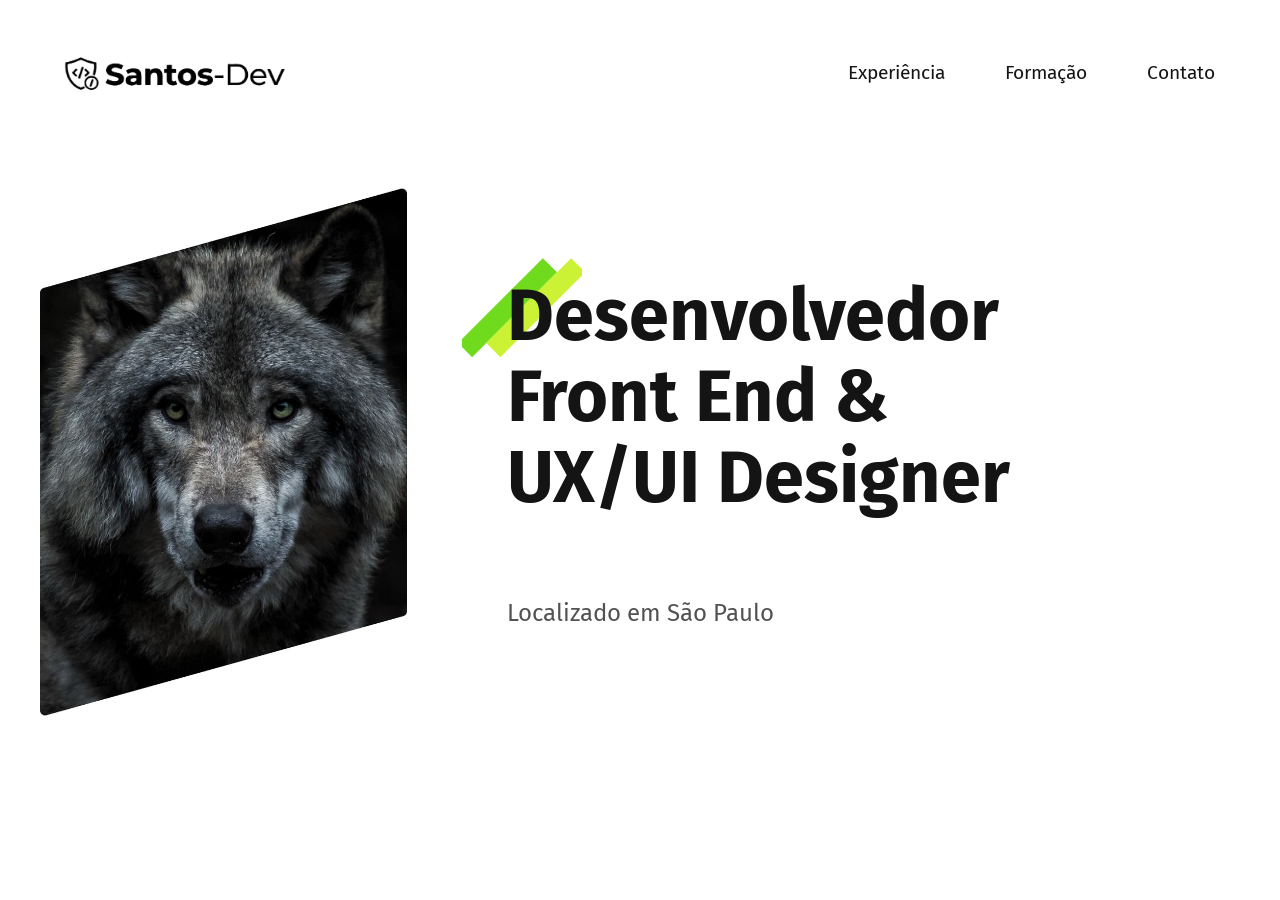
==== projetoportifolio/index.html @ 17b6284b "." ====
<!DOCTYPE html>
<html lang="pt-br">
<head>
  <meta charset="UTF-8">
  <meta name="viewport" content="width=device-width, initial-scale=1.0">
  <link rel="stylesheet" href="CSS/style.css">
  <title>Santos - Dev and Design</title>
</head>
<body>
  <header class="header">
    <img src="img/Sanytos-removebg-preview.png" alt="Logo">
    <nav>
      <ul class="header-menu">
        <li><a href="#experiencia">Experiência</a></li>
        <li><a href="#formacao">Formação</a></li>
        <li><a href="#contato">Contato</a></li>
      </ul>
    </nav>
  </header>
  <main class="introducao">
    <img src="img/perfil.jpg" alt="Lobo Cinza
    ">
    <div>
      <h1>Desenvolvedor <br> Front End & <br> UX/UI Designer</h1>
      <p>Localizado em São Paulo</p>
    </div>

  </main>
</body>
</html>
---- projetoportifolio/CSS/style.css ----
@charset "UTF-8";

/* Imports  */
@import "global.css";
@import "header.css";
@import "introducao.css";
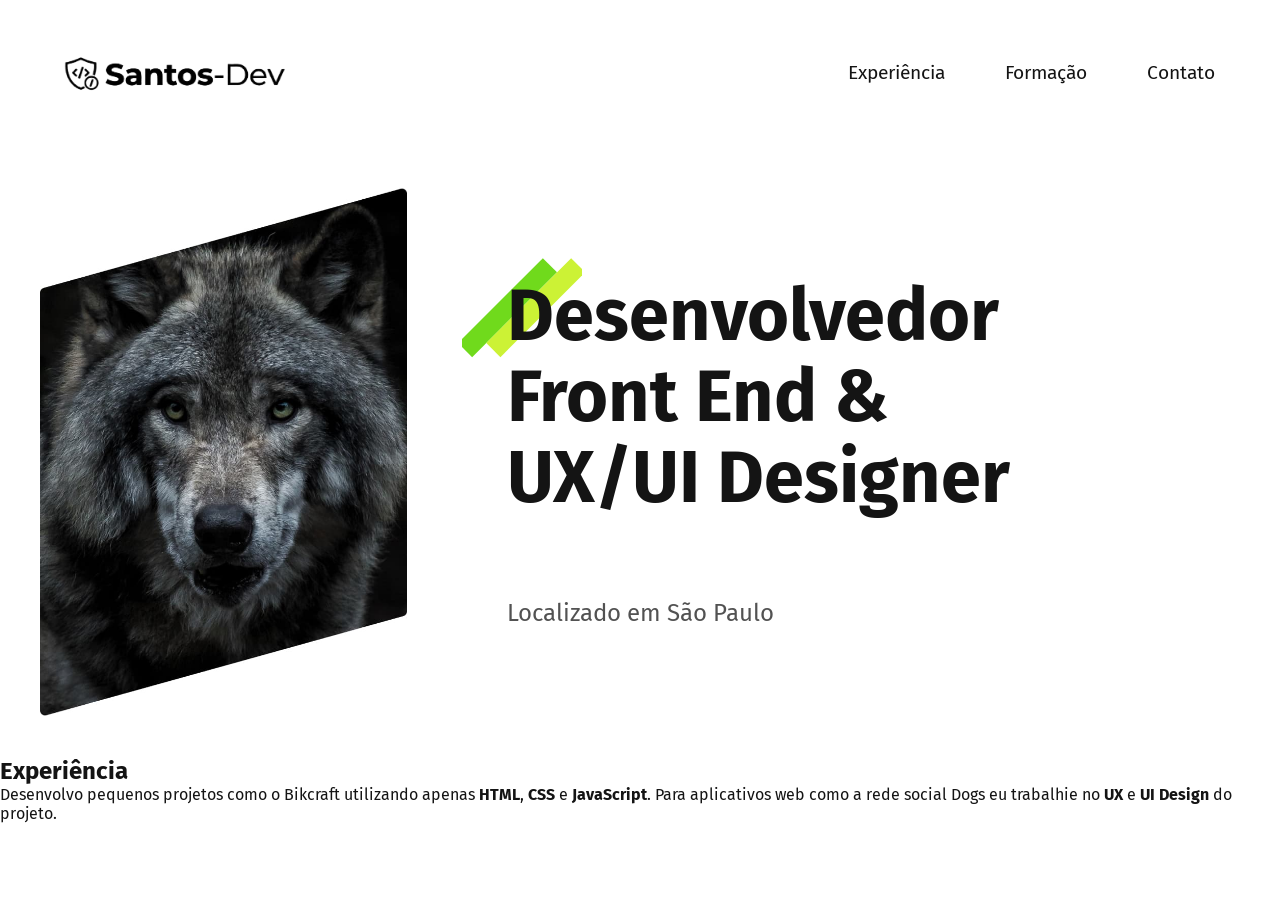
==== commit 9020e7ee: "." ====
--- a/projetoportifolio/index.html
+++ b/projetoportifolio/index.html
@@ -26,5 +26,15 @@
     </div>
 
   </main>
+
+  <section class="experiencia" id="experiencia" aria-label="Experiência">
+    <h2>Experiência</h2>
+    <div>
+      <p>
+        Desenvolvo pequenos projetos como o Bikcraft utilizando apenas <strong>HTML</strong>,<strong> CSS</strong> e <strong>JavaScript</strong>. Para aplicativos web como a rede social Dogs eu trabalhie no<strong> UX</strong> e <strong>UI Design</strong> do projeto.
+      </p>
+    </div>
+
+  </section>
 </body>
 </html>
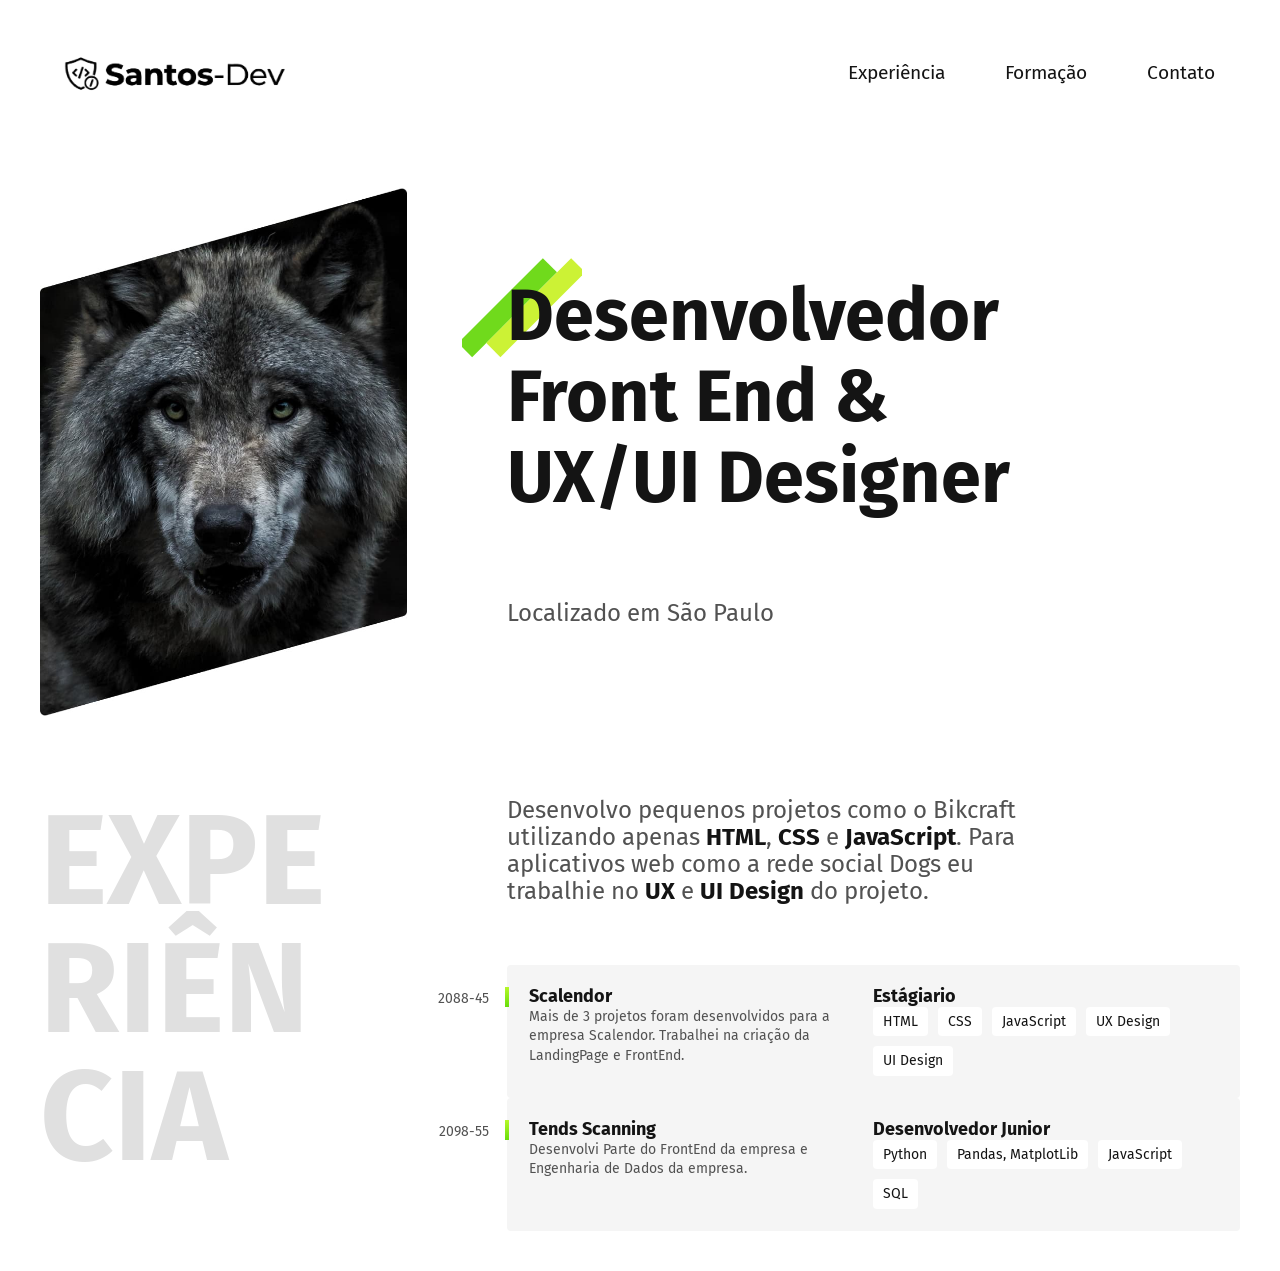
==== commit 438d844c: "experiencia feita HTML feito e estilizado, falta deixar responsivo" ====
--- a/projetoportifolio/index.html
+++ b/projetoportifolio/index.html
@@ -28,11 +28,41 @@
   </main>
 
   <section class="experiencia" id="experiencia" aria-label="Experiência">
-    <h2>Experiência</h2>
+    <h2 class="subtitulo">Experiência</h2>
     <div>
-      <p>
+      <p class="experiencia-texto">
         Desenvolvo pequenos projetos como o Bikcraft utilizando apenas <strong>HTML</strong>,<strong> CSS</strong> e <strong>JavaScript</strong>. Para aplicativos web como a rede social Dogs eu trabalhie no<strong> UX</strong> e <strong>UI Design</strong> do projeto.
       </p>
+      <div class="empresa">
+        <span class="empresa-ano">2088-45</span>
+        <h3 class="empresa-titulo">Scalendor</h3>
+        <span class="empresa-titulo">Estágiario</span>
+        <p class="empresa-texto">
+          Mais de 3 projetos foram desenvolvidos para a empresa Scalendor. Trabalhei na criação da LandingPage e FrontEnd.
+        </p>
+        <ul class="empresa-habilidades">
+          <li>HTML</li>
+          <li>CSS</li>
+          <li>JavaScript</li>
+          <li>UX Design</li>
+          <li>UI Design</li>
+        </ul>
+      </div>
+
+      <div class="empresa">
+        <span class="empresa-ano">2098-55</span>
+        <h3 class="empresa-titulo">Tends Scanning</h3>
+        <span class="empresa-titulo">Desenvolvedor Junior</span>
+        <p class="empresa-texto">
+          Desenvolvi Parte do FrontEnd da empresa e Engenharia de Dados da empresa.
+        </p>
+        <ul class="empresa-habilidades">
+          <li>Python</li>
+          <li>Pandas, MatplotLib</li>
+          <li>JavaScript</li>
+          <li>SQL</li>
+        </ul>
+      </div>
     </div>
 
   </section>
--- a/projetoportifolio/CSS/style.css
+++ b/projetoportifolio/CSS/style.css
@@ -4,3 +4,4 @@
 @import "global.css";
 @import "header.css";
 @import "introducao.css";
+@import "experiencia.css";
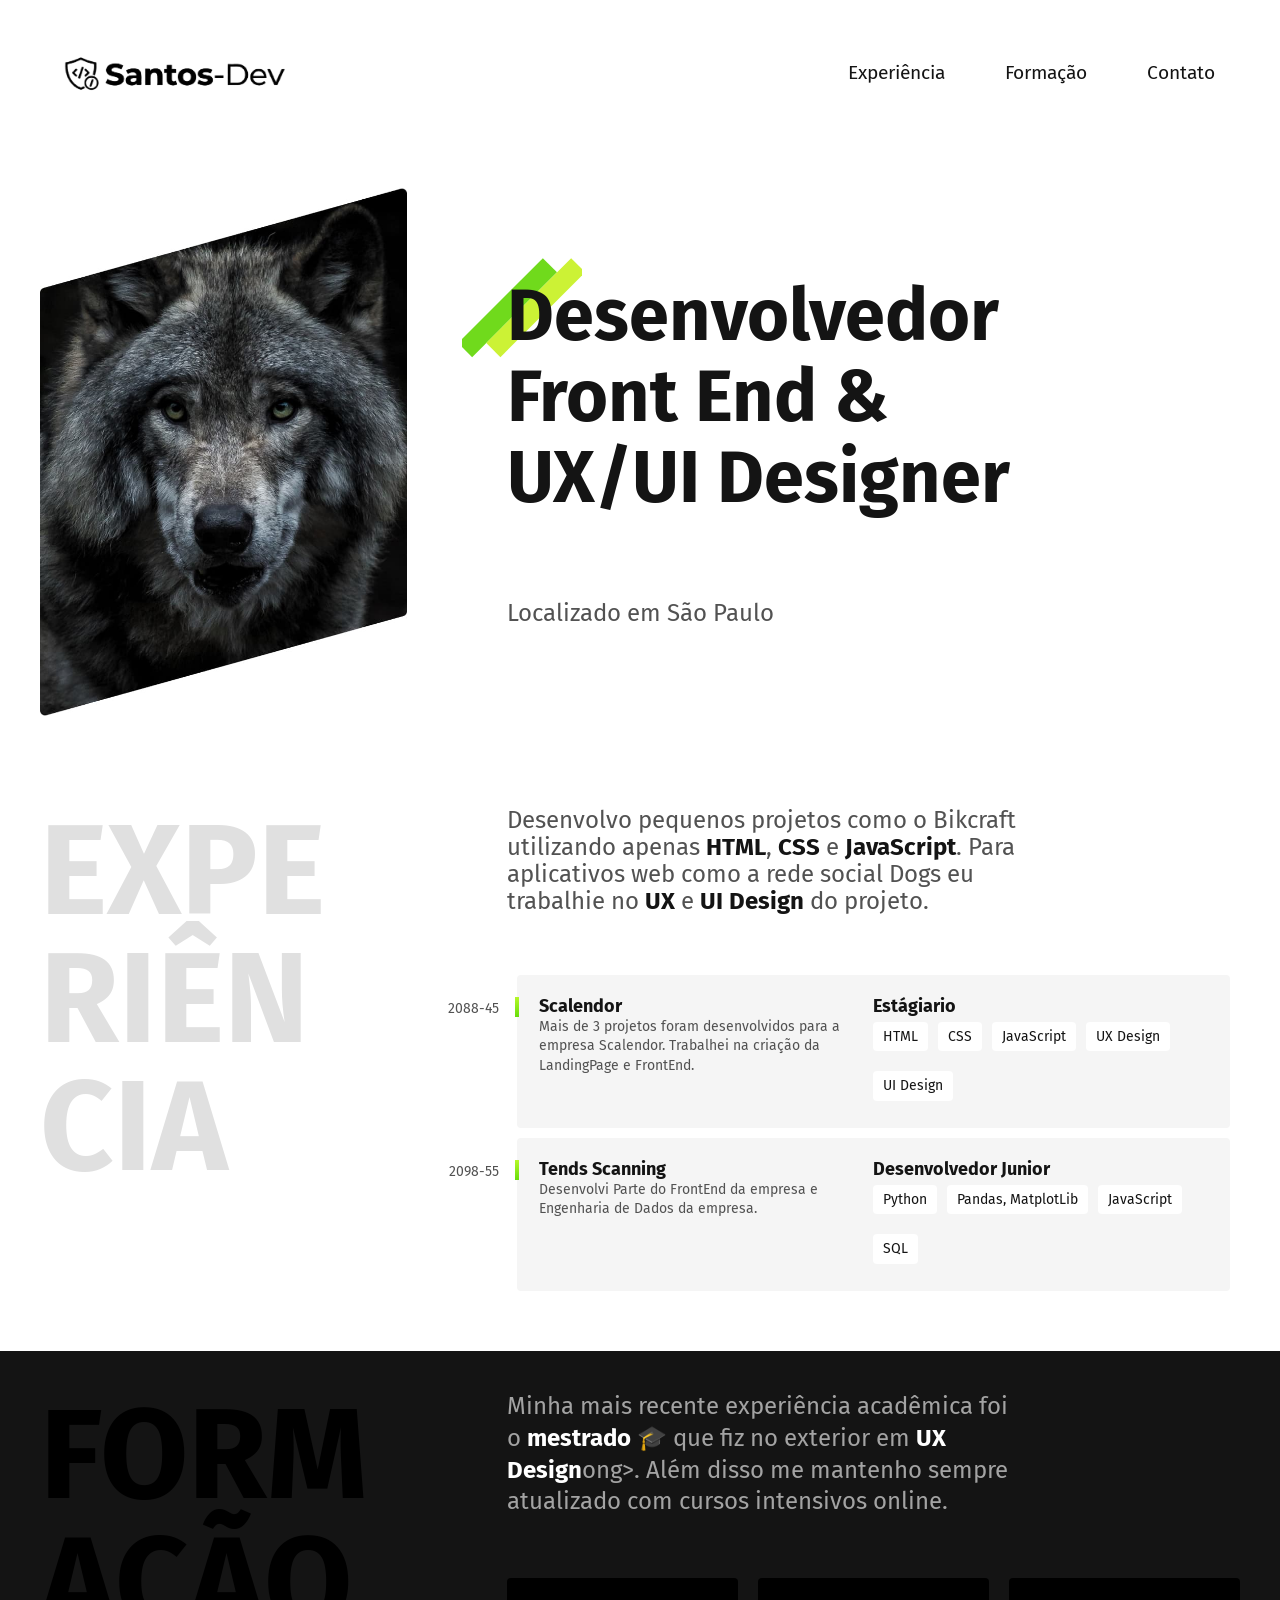
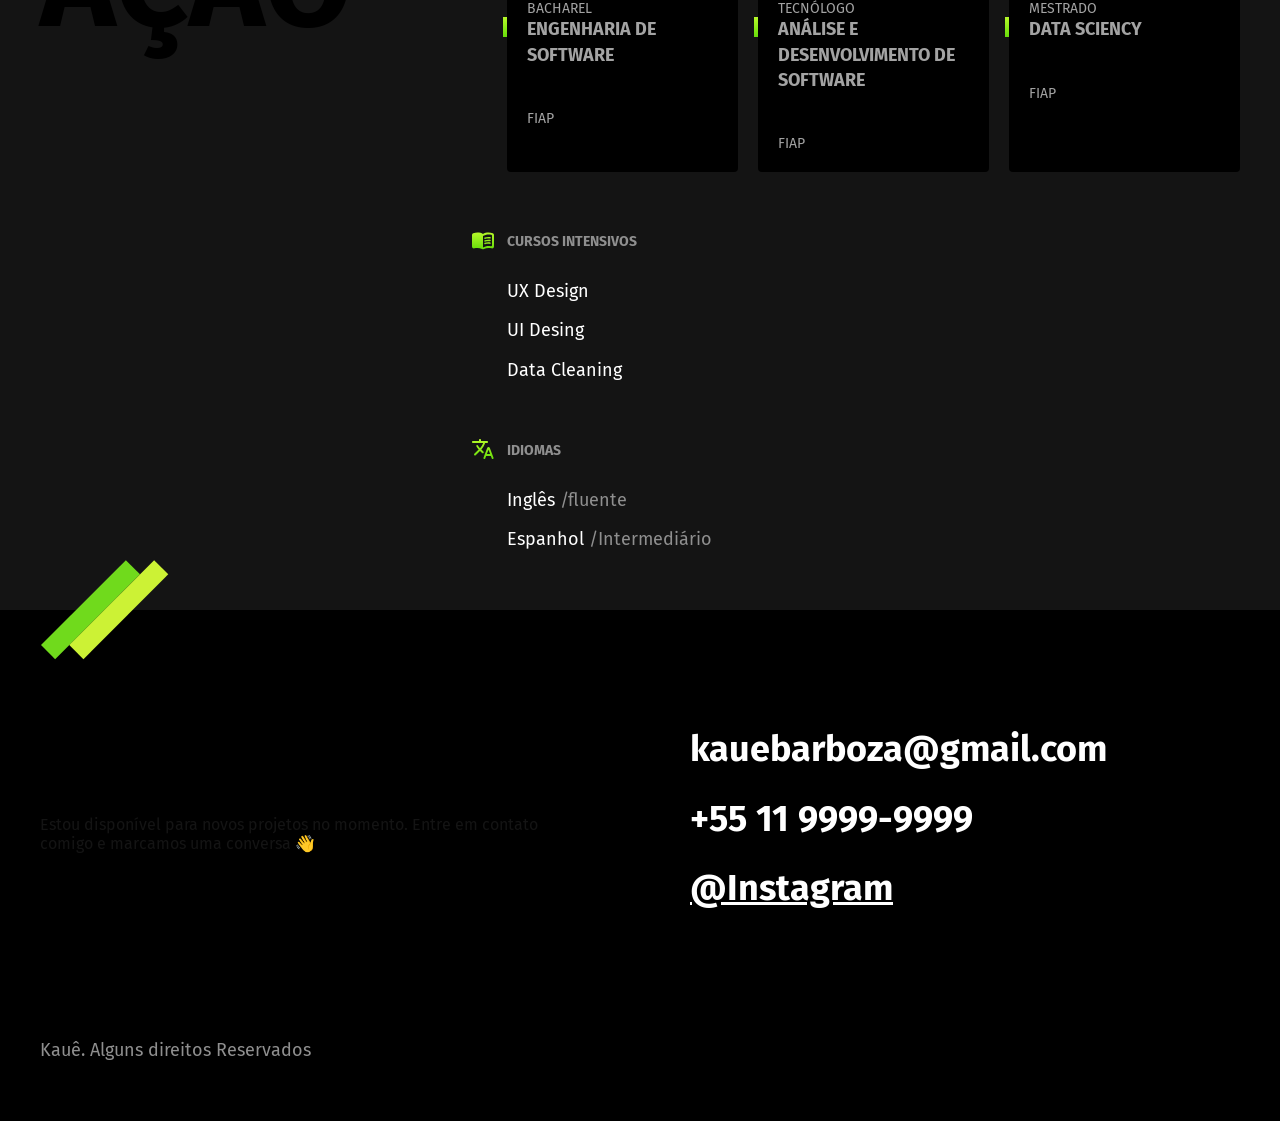
==== commit f71289e4: "Finalizado" ====
--- a/projetoportifolio/index.html
+++ b/projetoportifolio/index.html
@@ -3,6 +3,7 @@
 <head>
   <meta charset="UTF-8">
   <meta name="viewport" content="width=device-width, initial-scale=1.0">
+  <meta name="description" content="Desenvolvedor Front End & UX/UI Designer Localizado em São Paulo">
   <link rel="stylesheet" href="CSS/style.css">
   <title>Santos - Dev and Design</title>
 </head>
@@ -66,5 +67,68 @@
     </div>
 
   </section>
+  <section class="formacao" id="formacao" aria-label="formação">
+    <div class="formacao-container">
+      <h2 class="subtitulo">Formação</h2>
+      <div>
+        <p
+         class="formacao-texto">Minha mais recente experiência acadêmica foi o <strong>mestrado</strong> 🎓 que fiz no exterior em <strong>UX Design</strong>ong>. Além disso me mantenho sempre atualizado com cursos intensivos online.
+        </p>
+        <ul class="faculdade-lista">
+          <li class="faculdade">
+            <span class="faculdade-tipo">Bacharel<span>
+            <h3 class="faculdade-curso">Engenharia de Software</h3>
+            <span class="faculdade-instituicao">FIAP<span>
+          </li>
+          <li class="faculdade">
+            <span class="faculdade-tipo">Tecnólogo<span>
+            <h3 class="faculdade-curso">Análise e Desenvolvimento de Software</h3>
+            <span class="faculdade-instituicao">FIAP<span>
+          </li>
+          <li class="faculdade">
+            <span class="faculdade-tipo">Mestrado<span>
+            <h3 class="faculdade-curso">Data Sciency</h3>
+            <span class="faculdade-instituicao">FIAP<span>
+          </li>
+        </ul>
+
+        <div class="formacao-extra">
+          <div class="cursos">
+            <h3>Cursos Intensivos</h3>
+            <ul>
+              <li>UX Design</li>
+              <li>UI Desing</li>
+              <li>Data Cleaning</li>
+            </ul>
+          </div>
+
+          <div class="idiomas">
+            <h3>Idiomas</h3>
+            <ul>
+              <li>Inglês <span>/fluente</span></li>
+              <li>Espanhol <span>/Intermediário</span></li>
+            </ul>
+          </div>
+        </div>
+      </div>
+    </div>
+
+  </section>
+
+  <footer class="
+  footer" id="contato">
+  <div class="footer-container">
+    <p class="footer-texto">
+      Estou disponível para novos projetos no momento. Entre em contato comigo e marcamos uma conversa 👋
+    </p>
+    <ul class="footer-contato">
+      <li>kauebarboza@gmail.com</li>
+      <li>+55 11 9999-9999</li>
+      <li><a href="#">@Instagram</a></li>
+    </ul>
+    <p class="footer-copy">Kauê. Alguns direitos Reservados</p>
+  </div>
+
+  </footer>
 </body>
 </html>
--- a/projetoportifolio/CSS/style.css
+++ b/projetoportifolio/CSS/style.css
@@ -4,4 +4,6 @@
 @import "global.css";
 @import "header.css";
 @import "introducao.css";
-@import "experiencia.css";+@import "experiencia.css";
+@import "formacao.css";
+@import "footer.css";
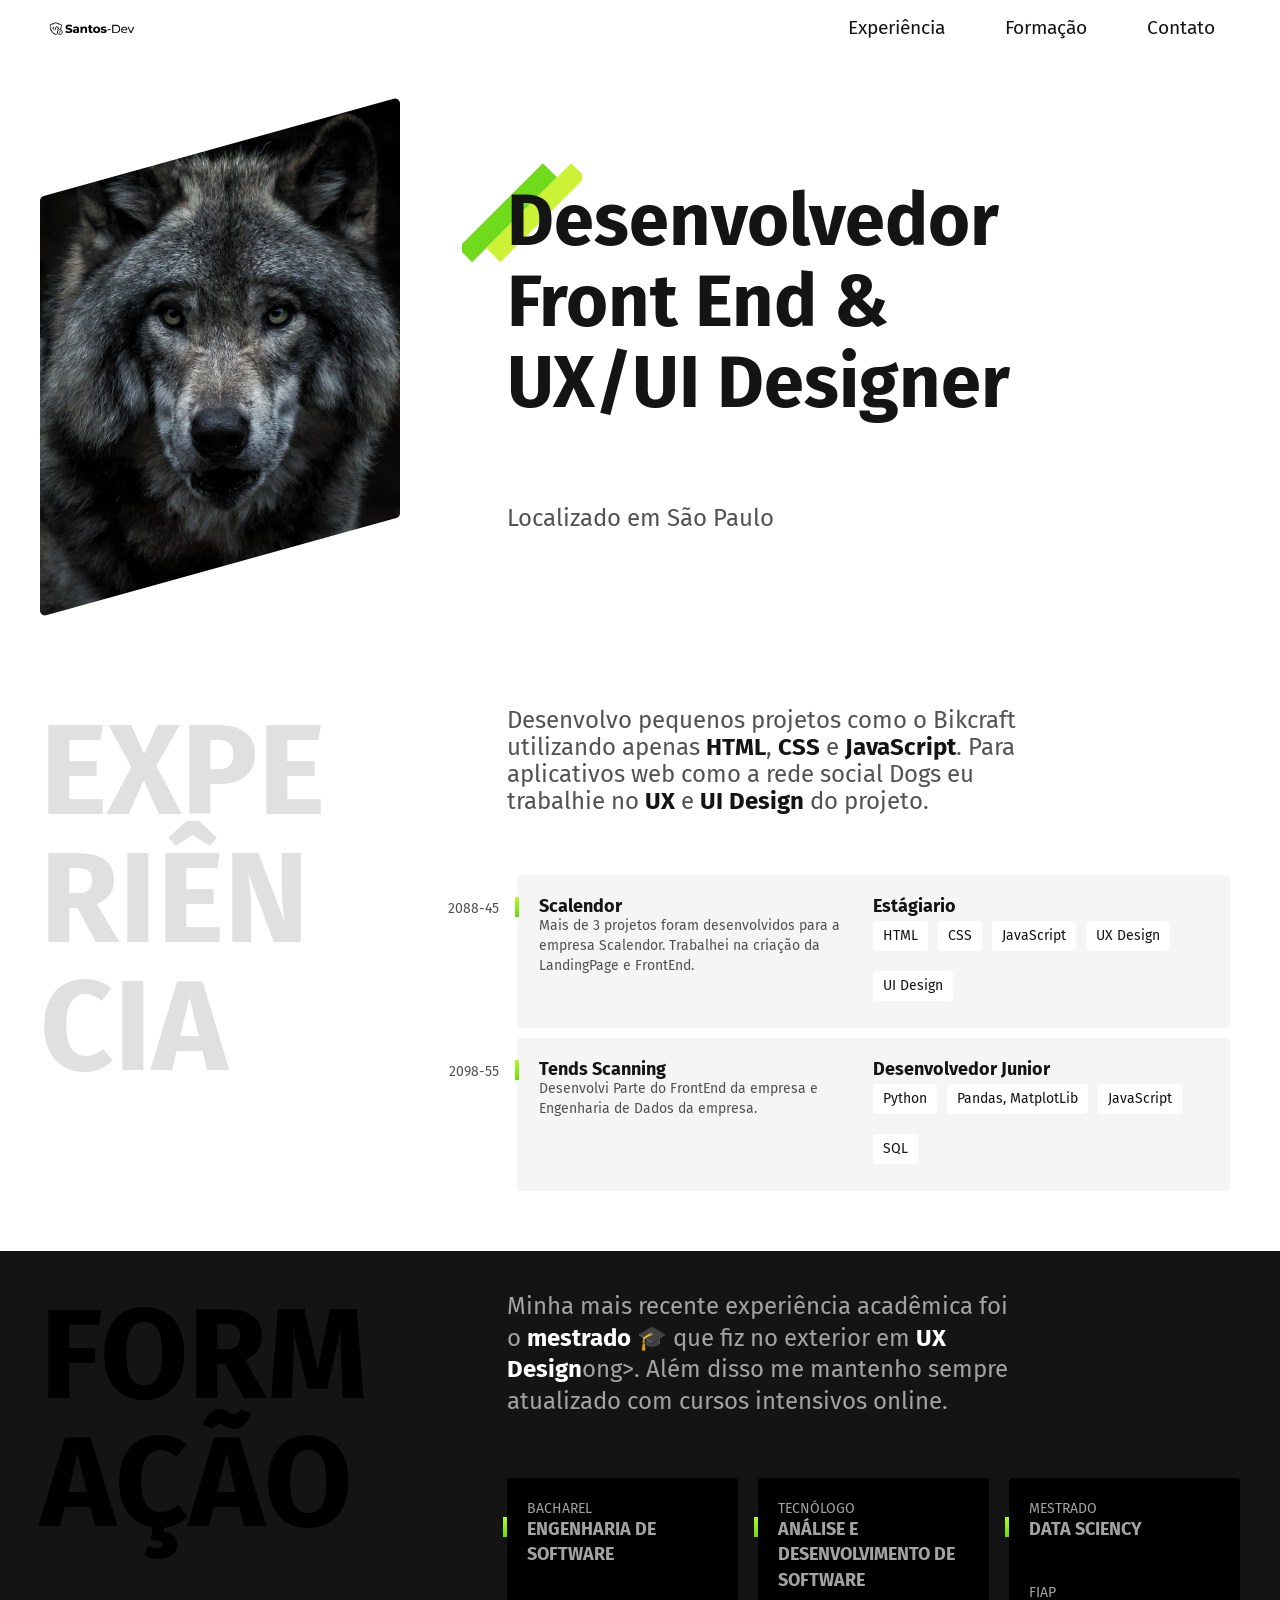
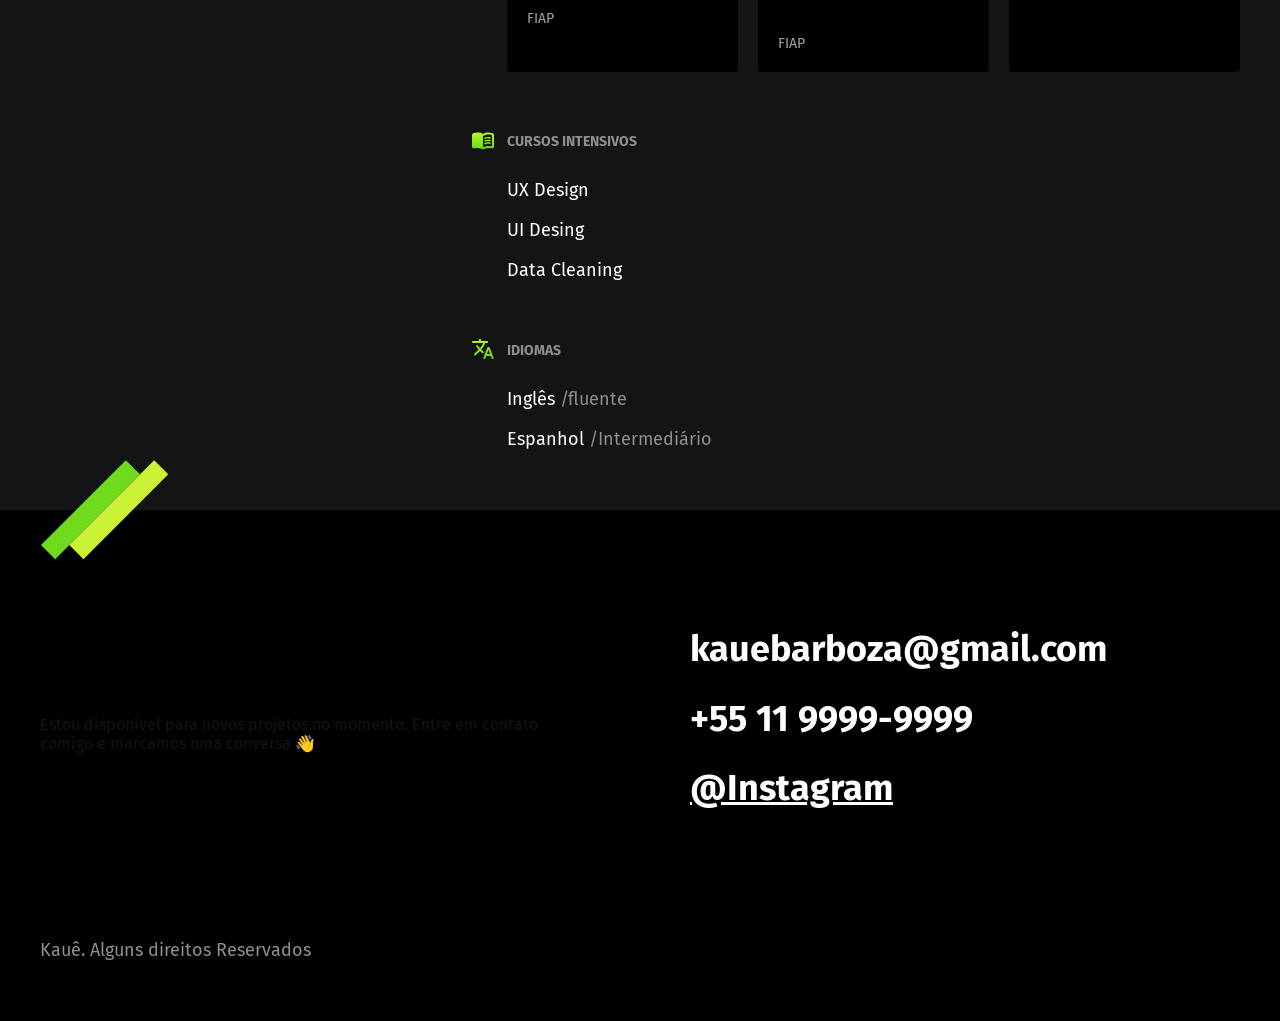
==== commit 716608ab: "finalizado" ====
--- a/projetoportifolio/index.html
+++ b/projetoportifolio/index.html
@@ -9,7 +9,7 @@
 </head>
 <body>
   <header class="header">
-    <img src="img/Sanytos-removebg-preview.png" alt="Logo">
+    <img src="img/Sanytos-removebg-preview.png" alt="Logo" width="104px" height="38px">
     <nav>
       <ul class="header-menu">
         <li><a href="#experiencia">Experiência</a></li>
@@ -20,7 +20,7 @@
   </header>
   <main class="introducao">
     <img src="img/perfil.jpg" alt="Lobo Cinza
-    ">
+    " width="360px" height="520px">
     <div>
       <h1>Desenvolvedor <br> Front End & <br> UX/UI Designer</h1>
       <p>Localizado em São Paulo</p>
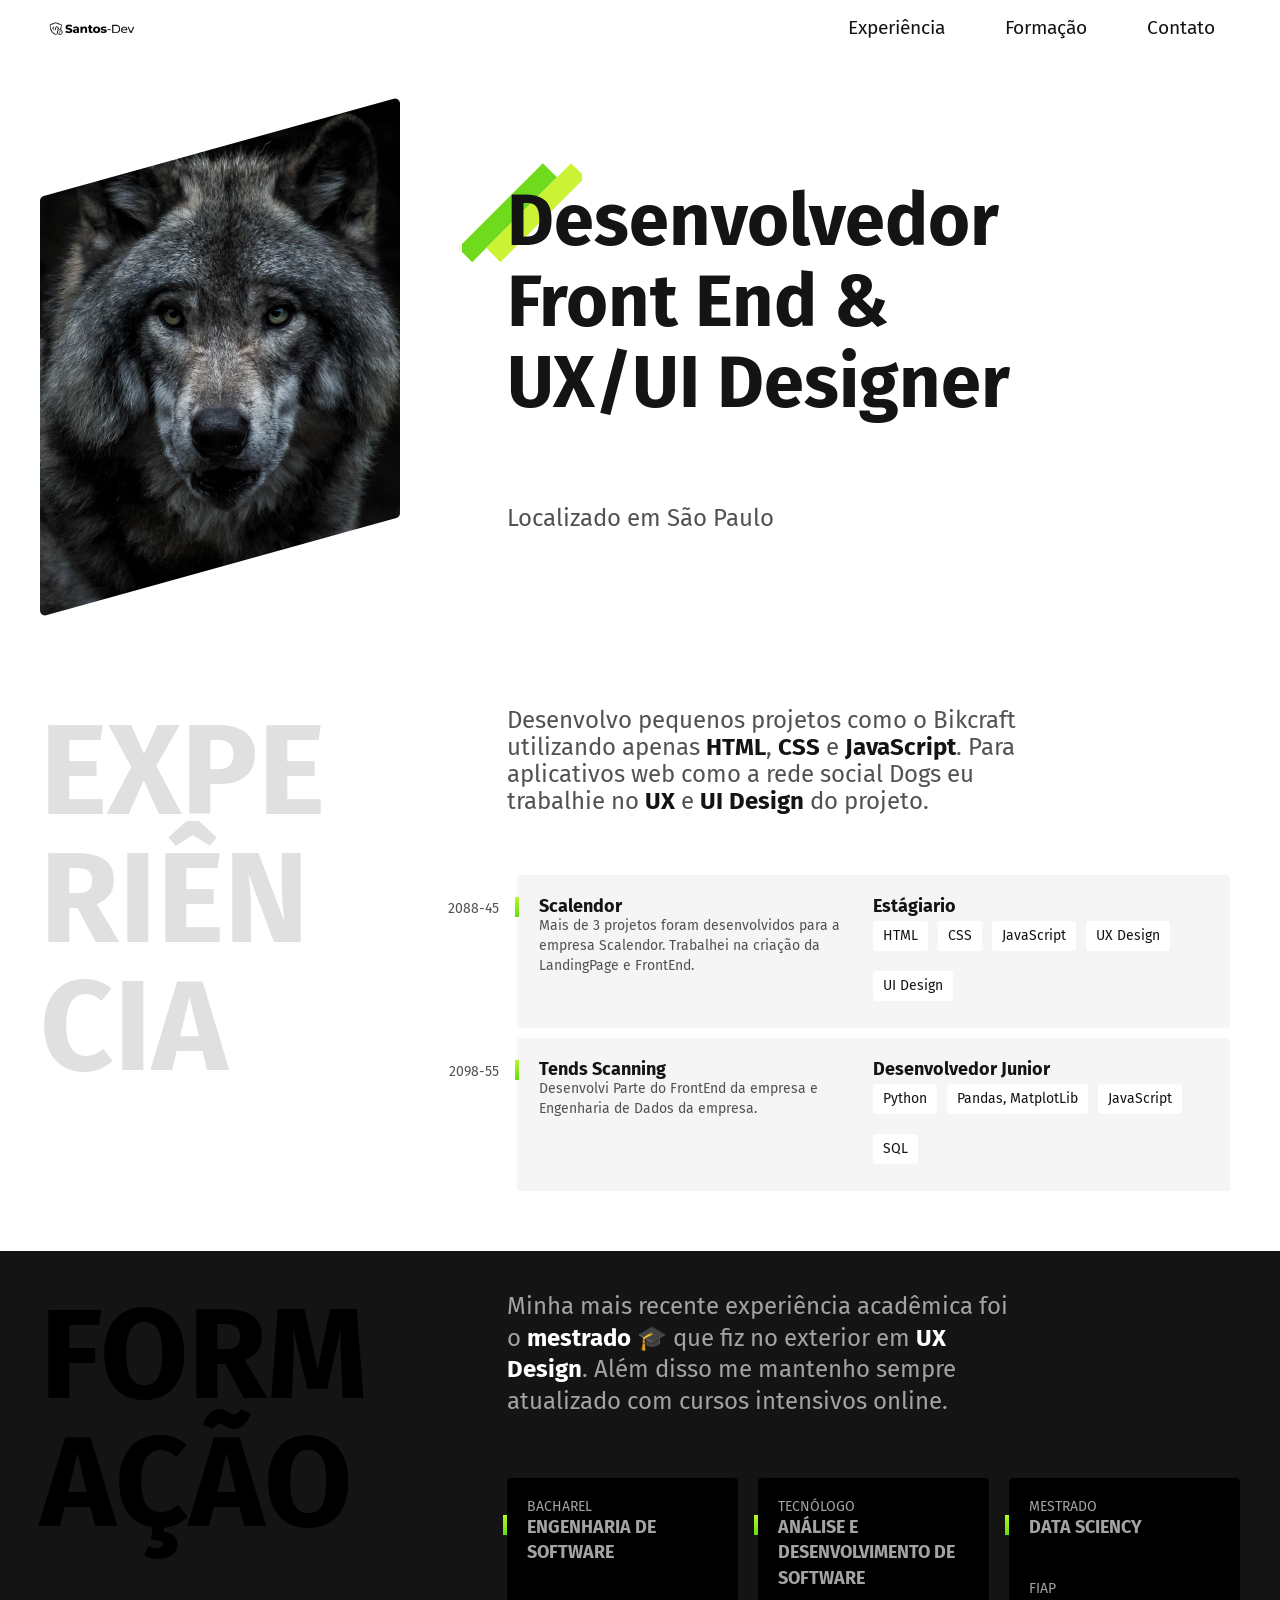
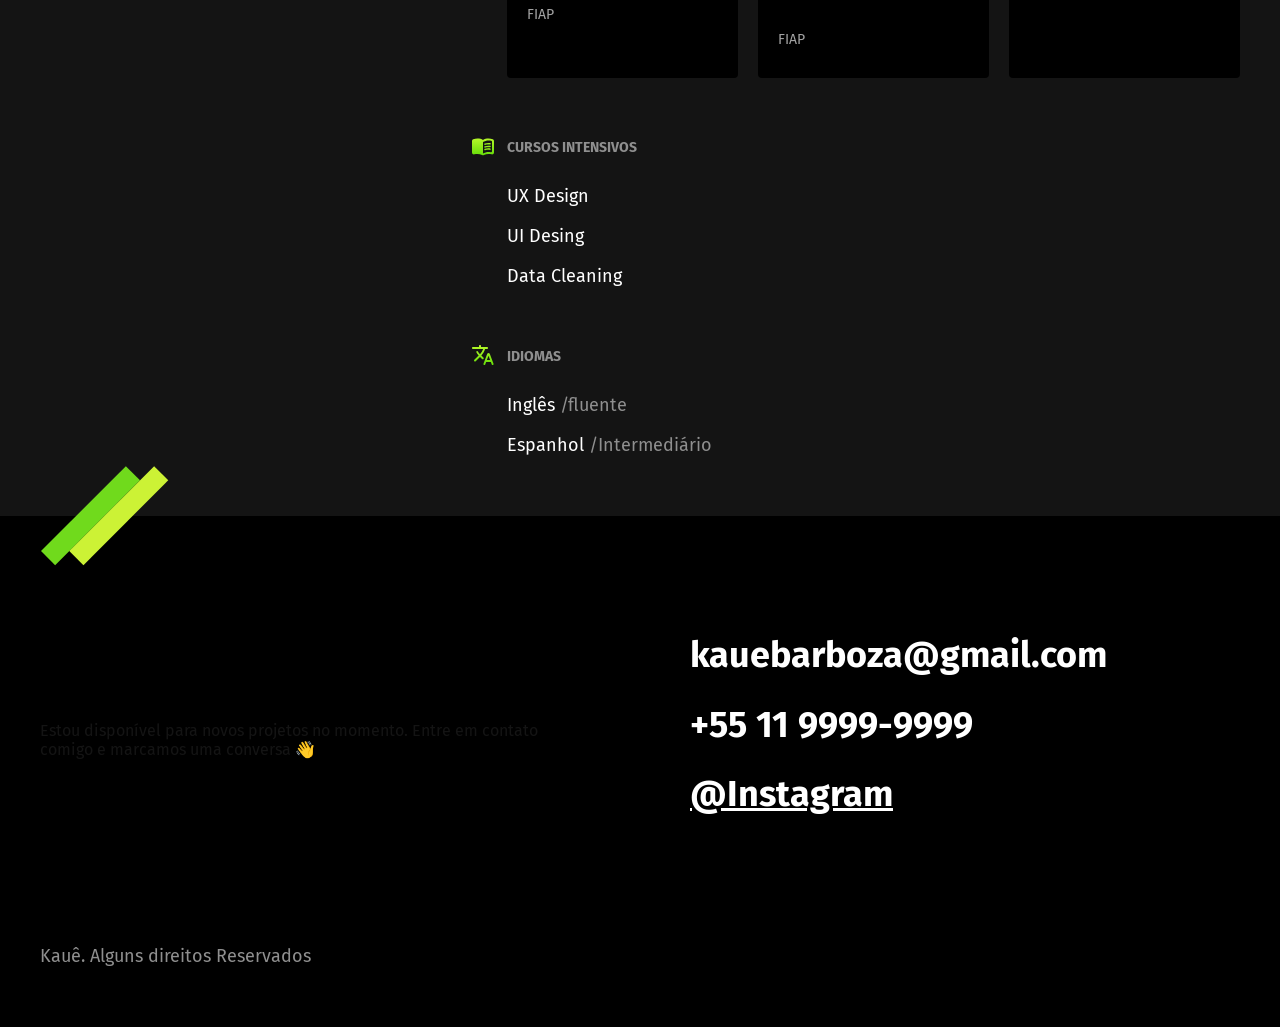
==== commit e89a5569: "vb" ====
--- a/projetoportifolio/index.html
+++ b/projetoportifolio/index.html
@@ -72,7 +72,7 @@
       <h2 class="subtitulo">Formação</h2>
       <div>
         <p
-         class="formacao-texto">Minha mais recente experiência acadêmica foi o <strong>mestrado</strong> 🎓 que fiz no exterior em <strong>UX Design</strong>ong>. Além disso me mantenho sempre atualizado com cursos intensivos online.
+         class="formacao-texto">Minha mais recente experiência acadêmica foi o <strong>mestrado</strong> 🎓 que fiz no exterior em <strong>UX Design</strong>. Além disso me mantenho sempre atualizado com cursos intensivos online.
         </p>
         <ul class="faculdade-lista">
           <li class="faculdade">
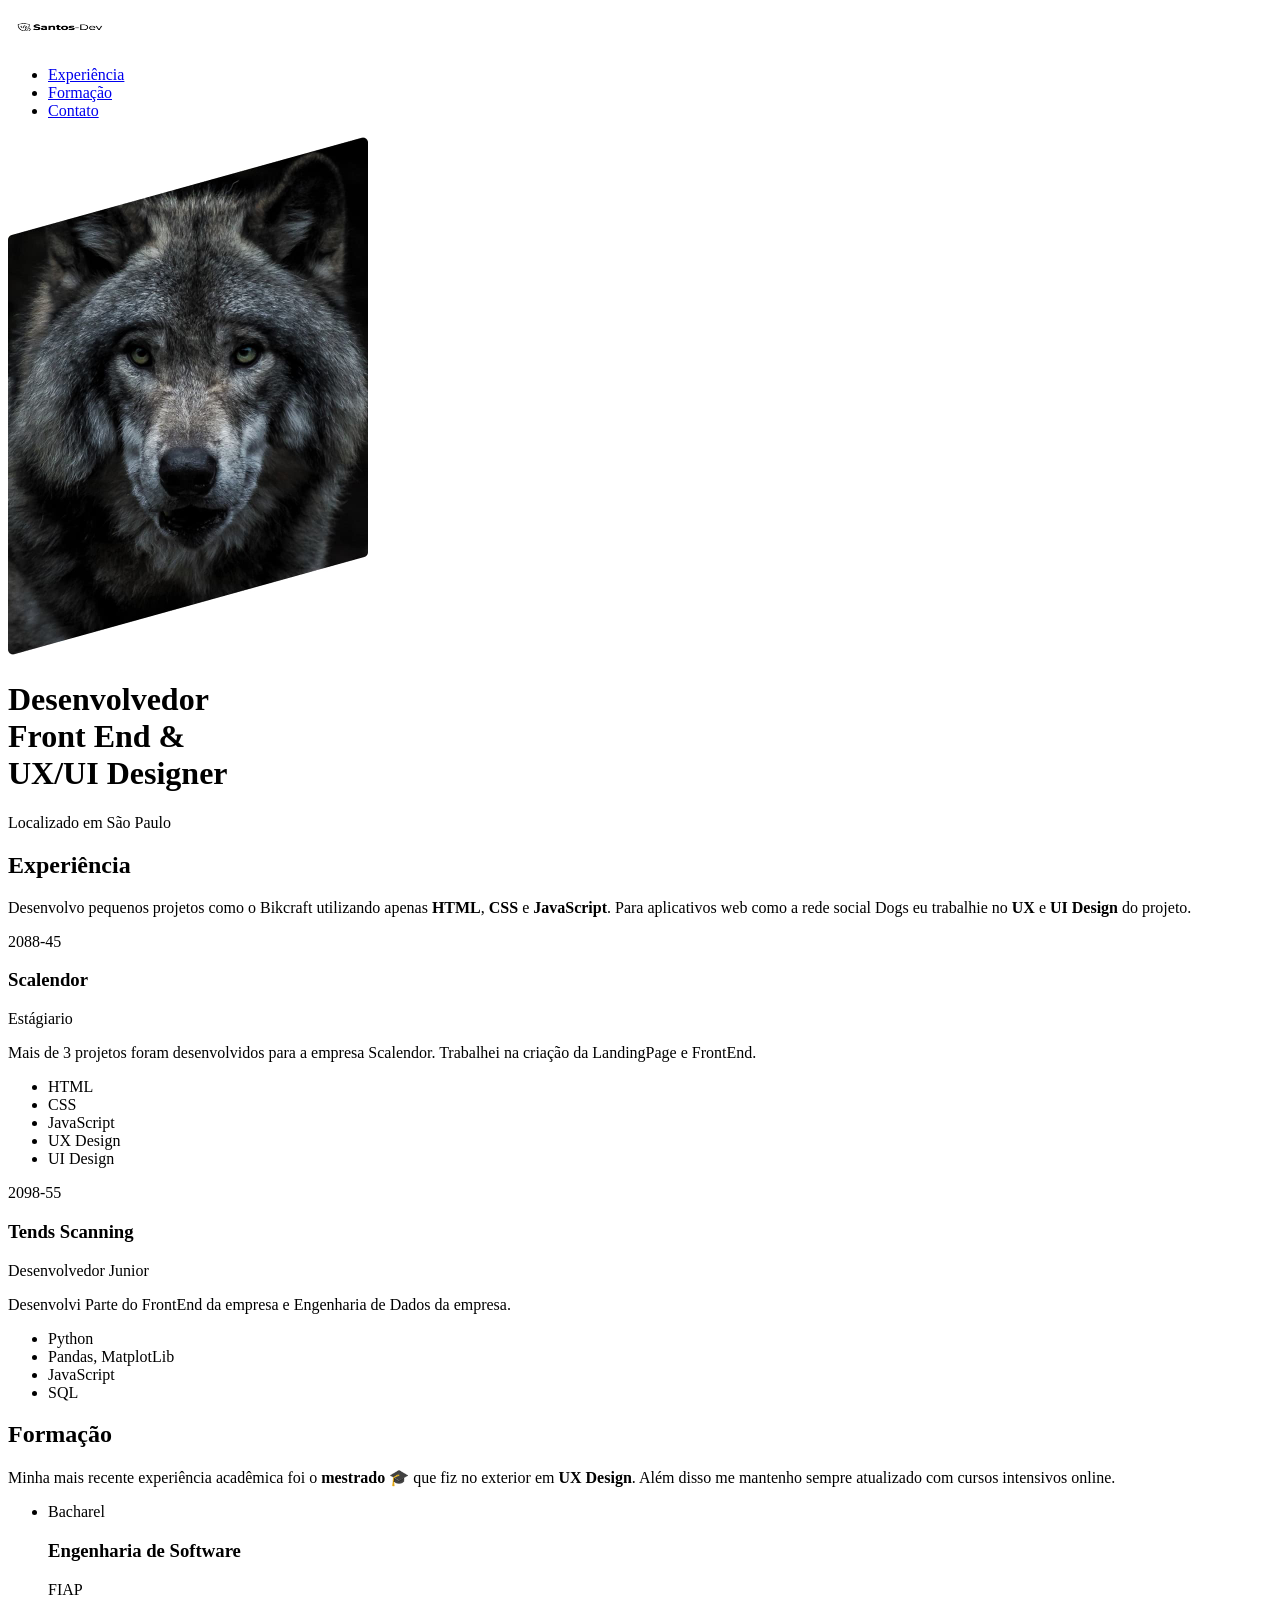
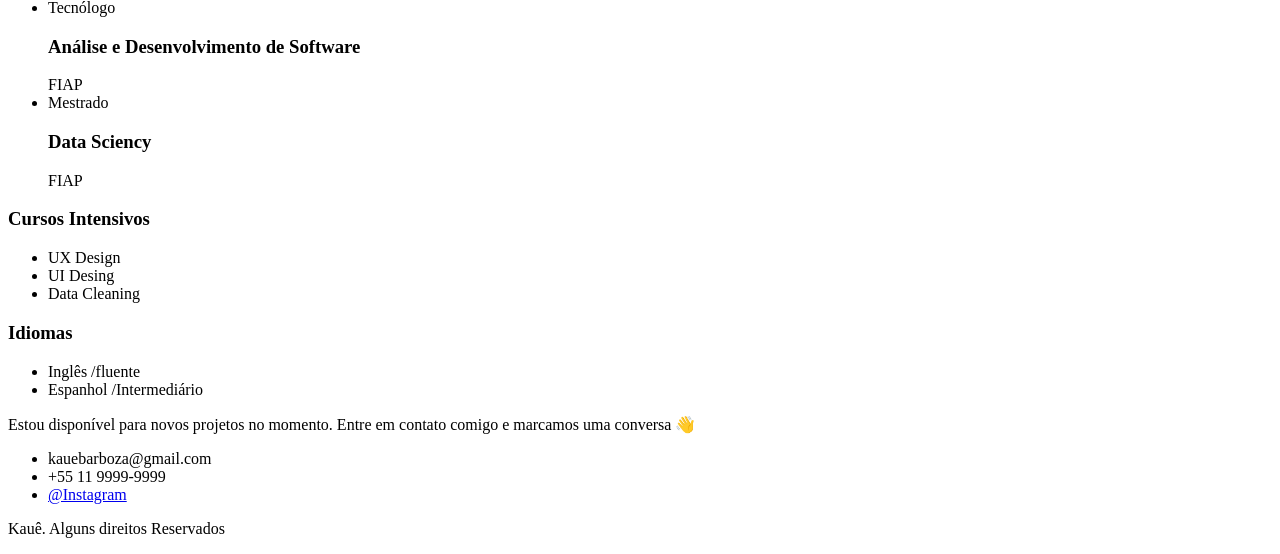
==== commit 8366125e: "." ====
--- a/projetoportifolio/index.html
+++ b/projetoportifolio/index.html
@@ -4,7 +4,7 @@
   <meta charset="UTF-8">
   <meta name="viewport" content="width=device-width, initial-scale=1.0">
   <meta name="description" content="Desenvolvedor Front End & UX/UI Designer Localizado em São Paulo">
-  <link rel="stylesheet" href="CSS/style.css">
+  <link rel="stylesheet" href="CSS/style.min.css">
   <title>Santos - Dev and Design</title>
 </head>
 <body>
